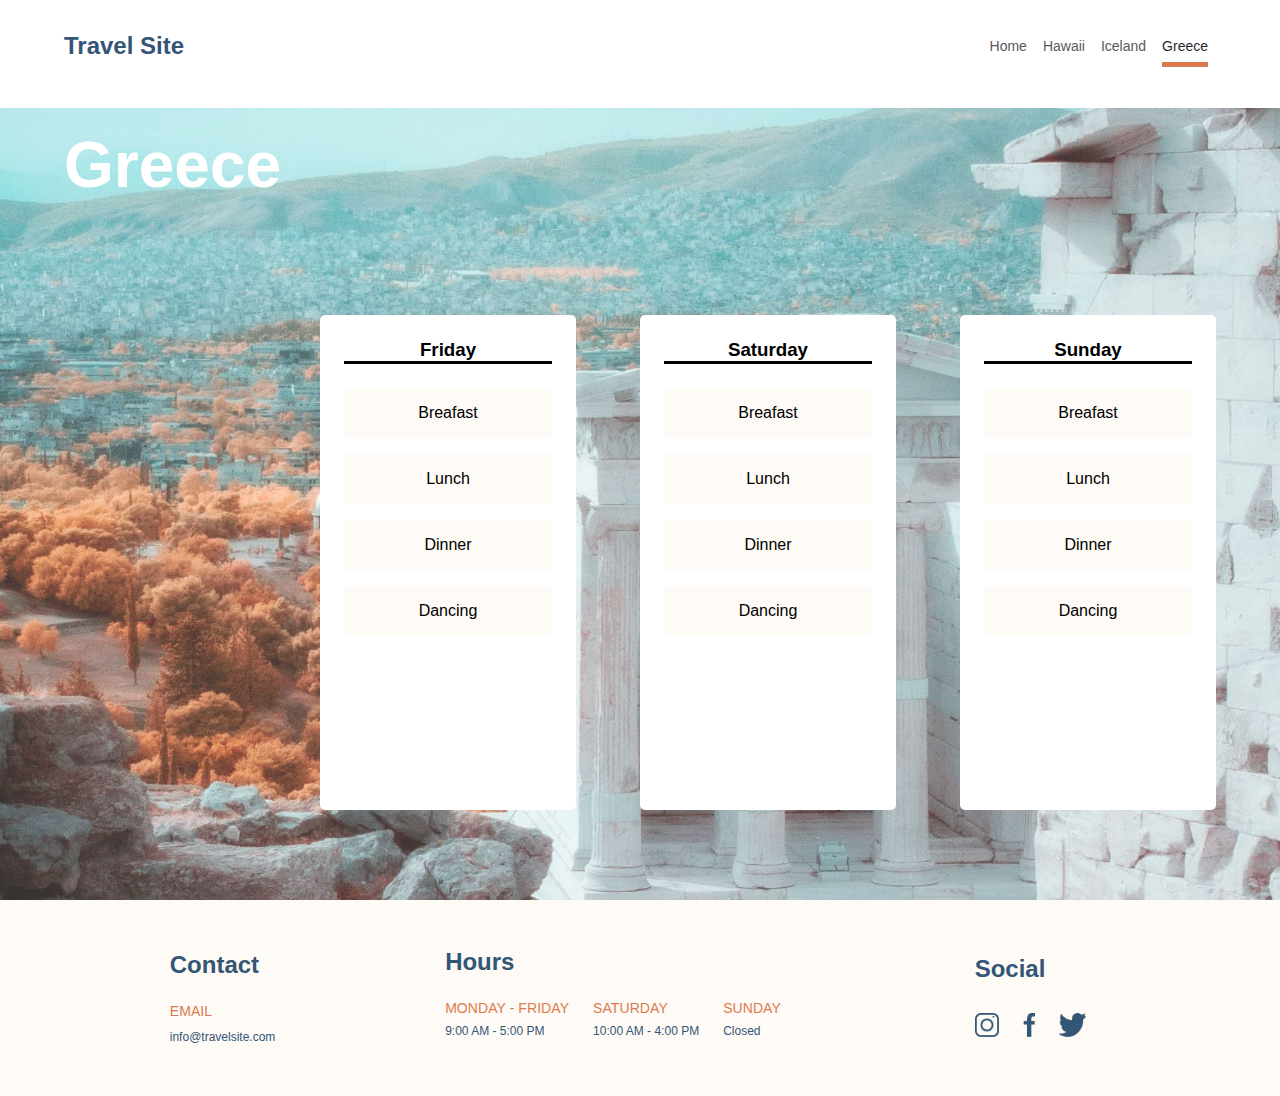
==== pages/greece.html @ 78aa196d "update(css & pages): adds page folder with scss, modifies index" ====
<!DOCTYPE html>
<html lang="en">
  <head>
    <meta charset="UTF-8" />
    <meta name="viewport" content="width=device-width, initial-scale=1.0" />
    <title>Travel Site | Hawaii</title>
    <link rel="stylesheet" href="../css/destinations.css" />
    <link rel="stylesheet" href="../css/global.css" />
  </head>
  <body>
    <!-- 
        HEADER SECTION
     -->

    <header class="header">
      <nav class="header__nav">
        <h2><a href="../index.html" class="header__logo">Travel Site</a></h2>
        <ul class="header__ul">
          <li>
            <a href="../index.html" class="header__link">Home</a>
          </li>
          <li>
            <a href="./hawaii.html" class="header__link">Hawaii</a>
          </li>
          <li><a href="./iceland.html" class="header__link">Iceland</a></li>
          <li>
            <a href="./greece.html" class="header__link header__link--active"
              >Greece</a
            >
          </li>
        </ul>
      </nav>
    </header>

    <main>
      <!-- 
         HERO SECTION
      -->

      <section class="hero">
        <section class="hero__background--greece"></section>
        <h2 class="hero__title">Greece</h2>

        <section class="hero__cards-container">
          <!--  Hero Cards - FRIDAY  -->
          <section>
            <section class="hero-card">
              <h3 class="hero__card-title">Friday</h3>
              <ul class="hero__ul">
                <li class="hero__list">Breafast</li>
                <li class="hero__list">Lunch</li>
                <li class="hero__list">Dinner</li>
                <li class="hero__list">Dancing</li>
              </ul>
            </section>
          </section>

          <!--  Hero Cards - SATURDAY  -->

          <section>
            <section class="hero-card">
              <h3 class="hero__card-title">Saturday</h3>
              <ul class="hero__ul">
                <li class="hero__list">Breafast</li>
                <li class="hero__list">Lunch</li>
                <li class="hero__list">Dinner</li>
                <li class="hero__list">Dancing</li>
              </ul>
            </section>
          </section>

          <!-- Hero Cards - Sunday -->
          <section>
            <section class="hero-card">
              <h3 class="hero__card-title">Sunday</h3>
              <ul class="hero__ul">
                <li class="hero__list">Breafast</li>
                <li class="hero__list">Lunch</li>
                <li class="hero__list">Dinner</li>
                <li class="hero__list">Dancing</li>
              </ul>
            </section>
          </section>
        </section>
      </section>
    </main>
    <!-- FOOTER -->
    <footer class="footer">
      <!-- Contact -->
      <section>
        <h3 class="footer__title">Contact</h3>
        <p>
          <span class="footer__subtitle">EMAIL</span
          ><a href="mailto:info@travelsite.com" class="footer__email"
            >info@travelsite.com</a
          >
        </p>
      </section>

      <!-- Hours -->
      <section>
        <h3 class="footer__title">Hours</h3>

        <div class="footer__day-container">
          <p class="footer__day">
            <span class="footer__subtitle">MONDAY - FRIDAY</span>9:00 AM - 5:00
            PM
          </p>

          <p class="footer__day">
            <span class="footer__subtitle">SATURDAY</span>10:00 AM - 4:00 PM
          </p>

          <p class="footer__day">
            <span class="footer__subtitle">SUNDAY</span>Closed
          </p>
        </div>
      </section>

      <!-- Social -->
      <section>
        <h3 class="footer__title footer__social-title">Social</h3>

        <div class="footer__icon-container">
          <!-- Instagram -->
          <a href="#" target="_blank" class="footer__link"
            ><img
              src="../assets/Icons/icon-instagram.png"
              alt="Instragram"
              class="footer__icon"
          /></a>

          <!-- FaceBook -->
          <a href="#" target="_blank"
            ><img
              src="../assets/Icons/icon-facebook.png"
              alt="Instragram"
              class="footer__icon"
          /></a>

          <!-- Twitter/X -->
          <a href="#" target="_blank"
            ><img
              src="../assets/Icons/icon-twitter.png"
              alt="Instragram"
              class="footer__icon"
          /></a>
        </div>
      </section>
    </footer>
  </body>
</html>
---- css/destinations.css ----
.hero {
  height: 100vh;
  position: relative;
}
.hero__background--hawaii {
  width: 100%;
  height: 100%;
  background-image: url("../assets/Images/hawaii.jpg");
  background-size: cover;
  background-position: center;
}
.hero__background--iceland {
  width: 100%;
  height: 100%;
  background-image: url("../assets/Images/iceland.jpg");
  background-size: cover;
  background-position: center;
}
.hero__background--greece {
  width: 100%;
  height: 100%;
  background-image: url("../assets/Images/greece.jpg");
  background-size: cover;
  background-position: center;
}
.hero__title {
  color: #fff;
  font-weight: 600;
  font-size: 4rem;
  position: absolute;
  top: 8rem;
  left: 4rem;
}
.hero__cards-container {
  display: flex;
  justify-content: space-evenly;
  align-items: center;
}
.hero-card {
  background-color: #fff;
  padding: 1.5rem;
  text-align: center;
  width: 20%;
  height: 55%;
  border-radius: 5px;
  position: absolute;
  top: 35%;
}
.hero__card-title {
  border-bottom: 3px solid black;
}
.hero__ul {
  list-style: none;
  padding: 0;
  margin-top: 1.5rem;
}
.hero__list {
  width: 100%;
  padding: 1rem 0;
  margin: 1rem 0;
  border-radius: 5px;
  background-color: #fefaf5;
}/*# sourceMappingURL=destinations.css.map */
---- css/global.css ----
* {
  margin: 0;
  padding: 0;
  box-sizing: border-box;
}

body {
  font-family: Verdana, "Geneva", Tahoma, sans-serif;
}

/* 
  HEADER SECTION
*/
.header {
  position: fixed;
  top: 0;
  width: 100%;
  height: 12vh;
  position: fixed;
  padding: 2rem 4rem;
  background-color: #fff;
  z-index: 2;
}
.header__nav {
  display: flex;
  justify-content: space-between;
  align-items: center;
}
.header__logo {
  text-decoration: none;
  color: #335576;
  font-weight: 2.3331rem;
}
.header__ul {
  list-style: none;
  display: flex;
  justify-content: space-between;
  align-items: center;
}
.header__link {
  text-decoration: none;
  margin: 0 0.5rem;
  color: #59595b;
  font-size: 0.875rem;
  transition: opacity 0.5s ease-in;
}
.header__link--active {
  border-bottom: 5px solid #db7a4e;
  padding: 0 0 0.5rem 0;
  color: #28282b;
  font-weight: 500;
}
.header__link:hover {
  color: #28282b;
  cursor: pointer;
}

/* 
  FOOTER SECTION
*/
.footer {
  display: flex;
  justify-content: space-evenly;
  align-items: center;
  padding: 3rem 0;
  background-color: #fefaf5;
}
.footer__title {
  font-size: 1.5rem;
  color: #335576;
  margin: 0 0 1.5rem 0;
  font-weight: 600;
}
.footer__subtitle {
  font-size: 0.875rem;
  font-weight: 400;
  color: #db7a4e;
  display: block;
  margin: 0 0 0.5rem 0;
  letter-spacing: 0.07px;
  /* Letter spacing for rem or px */
}
.footer__email {
  text-decoration: none;
  font-size: 0.75rem;
  font-weight: 400;
  color: #335576;
}
.footer__title:nth-child(2) {
  margin: 2rem 0;
}
.footer__day-container {
  display: flex;
  justify-content: space-evenly;
  align-items: center;
  margin-top: 0;
}
.footer__day {
  padding: 0 1.5rem 0.6rem 0;
  font-size: 0.75rem;
  font-weight: 400;
  color: #335576;
}
.footer__social-title {
  margin-bottom: 30px;
}
.footer__icon-container {
  display: flex;
  justify-content: space-between;
  align-items: flex-end;
}
.footer__icon {
  padding: 0 1.5rem 0 0;
  /* Does collapsing only work with margin */
  height: 24px;
}/*# sourceMappingURL=global.css.map */
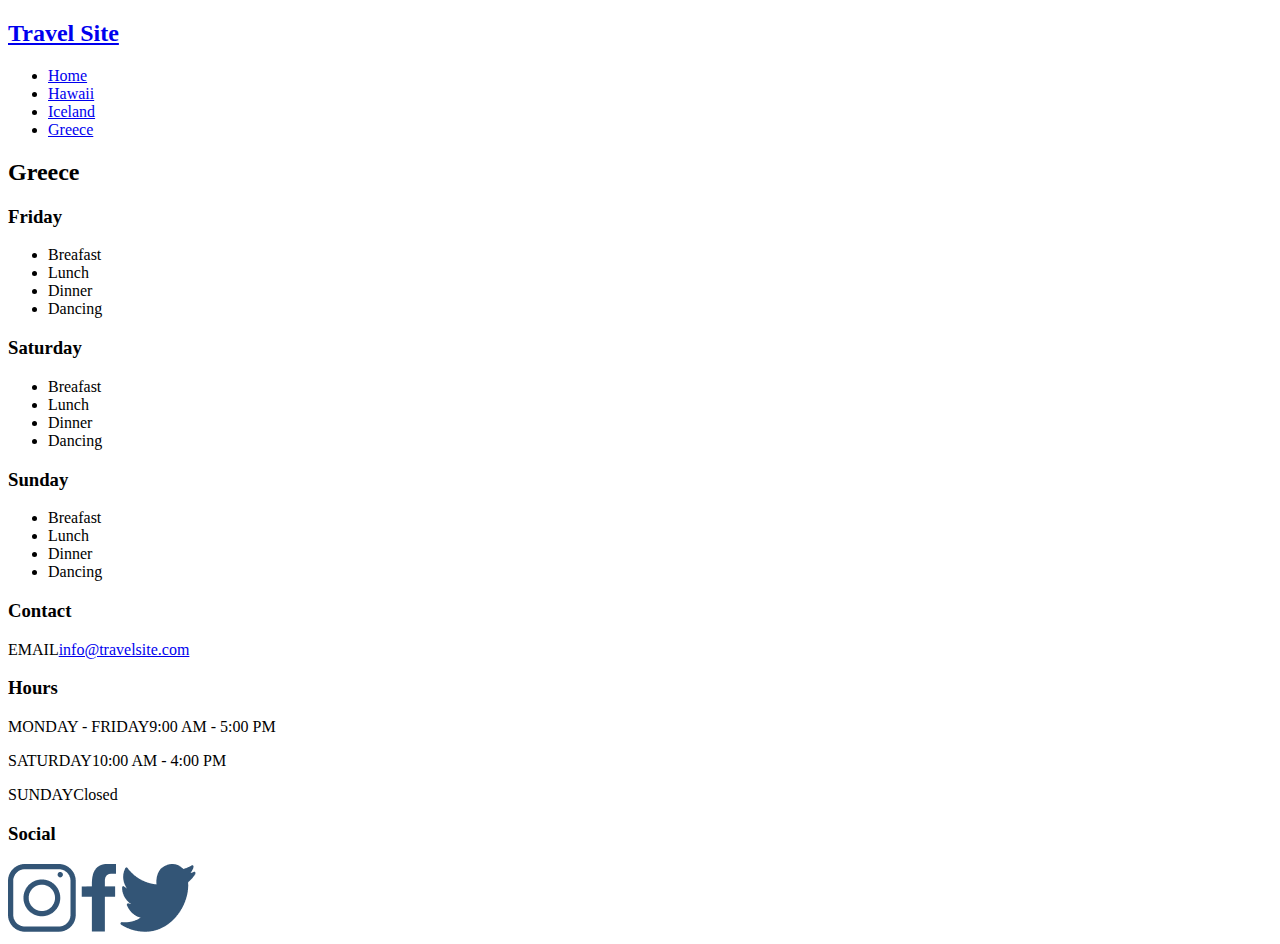
==== commit 1633bd71: "updates(submission version): final version of travelsite" ====
--- a/pages/greece.html
+++ b/pages/greece.html
@@ -3,7 +3,7 @@
   <head>
     <meta charset="UTF-8" />
     <meta name="viewport" content="width=device-width, initial-scale=1.0" />
-    <title>Travel Site | Hawaii</title>
+    <title>Travel Site | Greece</title>
     <link rel="stylesheet" href="../css/destinations.css" />
     <link rel="stylesheet" href="../css/global.css" />
   </head>
@@ -37,49 +37,44 @@
          HERO SECTION
       -->
 
-      <section class="hero">
-        <section class="hero__background--greece"></section>
+      <section class="hero hero__background--greece">
         <h2 class="hero__title">Greece</h2>
 
         <section class="hero__cards-container">
           <!--  Hero Cards - FRIDAY  -->
-          <section>
-            <section class="hero-card">
-              <h3 class="hero__card-title">Friday</h3>
-              <ul class="hero__ul">
-                <li class="hero__list">Breafast</li>
-                <li class="hero__list">Lunch</li>
-                <li class="hero__list">Dinner</li>
-                <li class="hero__list">Dancing</li>
-              </ul>
-            </section>
+
+          <section class="hero-card">
+            <h3 class="hero__card-title">Friday</h3>
+            <ul class="hero__ul">
+              <li class="hero__list">Breafast</li>
+              <li class="hero__list">Lunch</li>
+              <li class="hero__list">Dinner</li>
+              <li class="hero__list">Dancing</li>
+            </ul>
           </section>
 
           <!--  Hero Cards - SATURDAY  -->
 
-          <section>
-            <section class="hero-card">
-              <h3 class="hero__card-title">Saturday</h3>
-              <ul class="hero__ul">
-                <li class="hero__list">Breafast</li>
-                <li class="hero__list">Lunch</li>
-                <li class="hero__list">Dinner</li>
-                <li class="hero__list">Dancing</li>
-              </ul>
-            </section>
+          <section class="hero-card">
+            <h3 class="hero__card-title">Saturday</h3>
+            <ul class="hero__ul">
+              <li class="hero__list">Breafast</li>
+              <li class="hero__list">Lunch</li>
+              <li class="hero__list">Dinner</li>
+              <li class="hero__list">Dancing</li>
+            </ul>
           </section>
 
           <!-- Hero Cards - Sunday -->
-          <section>
-            <section class="hero-card">
-              <h3 class="hero__card-title">Sunday</h3>
-              <ul class="hero__ul">
-                <li class="hero__list">Breafast</li>
-                <li class="hero__list">Lunch</li>
-                <li class="hero__list">Dinner</li>
-                <li class="hero__list">Dancing</li>
-              </ul>
-            </section>
+
+          <section class="hero-card">
+            <h3 class="hero__card-title">Sunday</h3>
+            <ul class="hero__ul">
+              <li class="hero__list">Breafast</li>
+              <li class="hero__list">Lunch</li>
+              <li class="hero__list">Dinner</li>
+              <li class="hero__list">Dancing</li>
+            </ul>
           </section>
         </section>
       </section>
